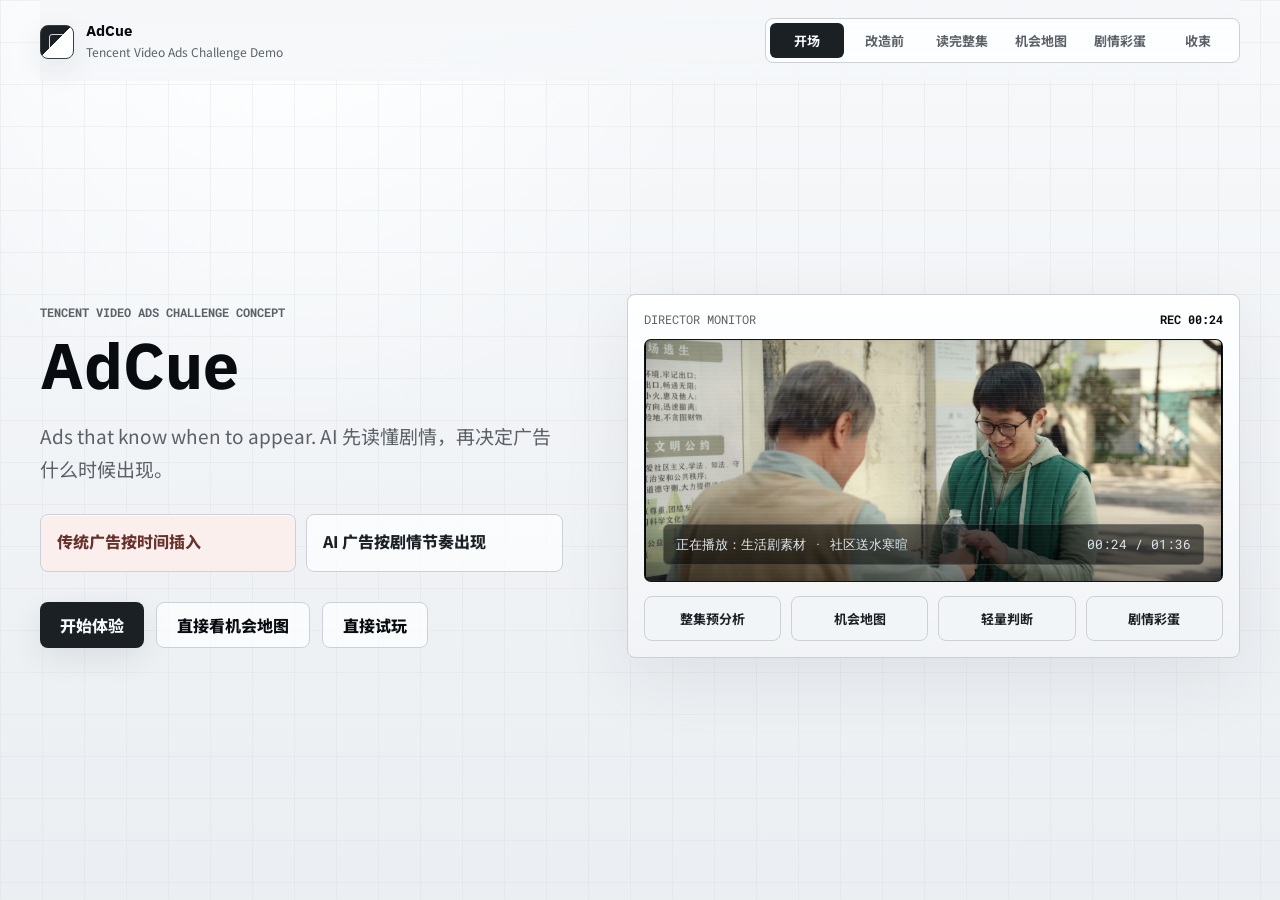
==== index.html @ 38107f42 "Initial AdCue demo" ====
<!doctype html>
<html lang="zh-CN">
  <head>
    <meta charset="UTF-8" />
    <meta name="viewport" content="width=device-width, initial-scale=1.0" />
    <title>AdCue Demo</title>
    <link rel="preconnect" href="https://fonts.googleapis.com" />
    <link rel="preconnect" href="https://fonts.gstatic.com" crossorigin />
    <link
      href="https://fonts.googleapis.com/css2?family=IBM+Plex+Sans:wght@400;500;600;700&family=Noto+Sans+SC:wght@300;400;500;700;900&family=Roboto+Mono:wght@500;700&display=swap"
      rel="stylesheet"
    />
    <link rel="stylesheet" href="./styles.css" />
  </head>
  <body>
    <div class="app-shell">
      <header class="topbar">
        <div class="brand">
          <span class="brand-mark"></span>
          <div>
            <strong>AdCue</strong>
            <span>Tencent Video Ads Challenge Demo</span>
          </div>
        </div>
        <nav class="stage-nav" aria-label="Demo 阶段导航">
          <button class="nav-btn active" data-stage="hero">开场</button>
          <button class="nav-btn" data-stage="before">改造前</button>
          <button class="nav-btn" data-stage="preprocess">读完整集</button>
          <button class="nav-btn" data-stage="map">机会地图</button>
          <button class="nav-btn" data-stage="after">剧情彩蛋</button>
          <button class="nav-btn" data-stage="value">收束</button>
        </nav>
      </header>

      <main>
        <section class="stage hero-stage active" id="hero">
          <div class="hero-copy">
            <p class="eyebrow">Tencent Video Ads Challenge Concept</p>
            <h1>AdCue</h1>
            <p class="hero-text">
              Ads that know when to appear. AI 先读懂剧情，再决定广告什么时候出现。
            </p>
            <div class="hook-row" aria-label="核心对比">
              <span>传统广告按时间插入</span>
              <span>AI 广告按剧情节奏出现</span>
            </div>
            <div class="hero-actions">
              <button class="primary-btn" data-stage-target="before">开始体验</button>
              <button class="ghost-btn" data-stage-target="map">直接看机会地图</button>
              <button class="ghost-btn" data-stage-target="after">直接试玩</button>
            </div>
          </div>
          <div class="hero-panel">
            <div class="monitor-label">
              <span>DIRECTOR MONITOR</span>
              <strong>REC 00:24</strong>
            </div>
            <div class="mini-player">
              <video
                class="episode-video"
                data-video-role="hero"
                src="./01-demo.mp4"
                poster="./assets/poster-water.jpg"
                muted
                playsinline
                preload="metadata"
                aria-label="真实剧集素材预览"
              ></video>
              <span class="video-scanline"></span>
              <div class="player-caption">
                <span>正在播放：生活剧素材 · 社区送水寒暄</span>
                <span>00:24 / 01:36</span>
              </div>
            </div>
            <div class="signal-grid">
              <span>整集预分析</span>
              <span>机会地图</span>
              <span>轻量判断</span>
              <span>剧情彩蛋</span>
            </div>
          </div>
        </section>

        <section class="stage compare-stage" id="before">
          <div class="section-head">
            <p class="eyebrow">Before</p>
            <h2>剧情刚到高潮，突然插入无关广告</h2>
          </div>
          <div class="demo-grid">
            <div class="video-card traditional">
              <div class="card-caption">
                <span>TRADITIONAL AD BREAK</span>
                <strong>情绪中断</strong>
              </div>
              <div class="video-scene">
                <video
                  class="episode-video"
                  data-video-role="before"
                  src="./01-demo.mp4"
                  poster="./assets/poster-care.jpg"
                  muted
                  playsinline
                  preload="metadata"
                  aria-label="传统广告插入前的真实剧集画面"
                ></video>
                <div class="subtitle">系统未识别情绪段落，仍按固定时间强插广告</div>
                <div class="ad-overlay" id="traditionalAd">
                  <div class="ad-box">
                    <span class="ad-label">普通贴片广告</span>
                    <h3>大促广告 15 秒</h3>
                    <p>照护场景还没结束，广告直接挡住画面。用户刚刚进入剧情，情绪被硬切走。</p>
                    <div class="countdown">等待 <span id="countdown">15</span>s · 5 秒后可跳过</div>
                    <button class="skip-btn" id="skipAd">跳过广告</button>
                  </div>
                </div>
              </div>
              <div class="control-row">
                <span class="dot red"></span>
                <span>广告强插中</span>
                <span class="time">00:48</span>
              </div>
            </div>
            <aside class="insight-card danger">
              <h3>用户讨厌的不是广告，而是广告不看场合</h3>
              <div class="tag-row">
                <span>打断</span>
                <span>不相关</span>
                <span>只能等待</span>
              </div>
              <p>
                传统广告在抢注意力。它没有理解剧情高潮，也没有判断这一刻是否应该保持沉浸。
              </p>
              <button class="primary-btn" data-stage-target="preprocess">看 AI 如何先读完整集</button>
            </aside>
          </div>
        </section>

        <section class="stage preprocess-stage" id="preprocess">
          <div class="section-head">
            <p class="eyebrow">Pre-analysis</p>
            <h2>AI 先读完整集，而不是每次暂停都临时识别</h2>
          </div>
          <div class="preprocess-layout">
            <div class="pipeline-card">
              <div class="pipeline-column">
                <p class="panel-kicker">输入内容</p>
                <div class="chip-list input-list" id="inputList">
                  <span>字幕文件</span>
                  <span>剧情简介</span>
                  <span>关键帧</span>
                  <span>音频情绪</span>
                  <span>场景切分</span>
                </div>
              </div>
              <div class="pipeline-action">
                <button class="primary-btn" id="generateMap">生成剧情广告机会地图</button>
                <p id="preprocessStatus">视频上线前完成一次整集预分析，多用户复用结果。</p>
              </div>
              <div class="pipeline-column">
                <p class="panel-kicker">输出能力</p>
                <div class="chip-list output-list" id="outputList">
                  <span>剧情结构</span>
                  <span>情绪曲线</span>
                  <span>广告禁入区</span>
                  <span>低打扰广告点</span>
                  <span>可匹配商品类型</span>
                </div>
              </div>
            </div>

            <div class="director-card preprocess-copy">
              <div class="console-head">
                <span class="pulse"></span>
                <strong>内容预处理面板</strong>
              </div>
              <div class="analysis-dashboard">
                <article>
                  <span>剧情结构</span>
                  <strong>社区食堂、医院病房、送水寒暄、家庭照护、片尾回收</strong>
                </article>
                <article>
                  <span>情绪曲线</span>
                  <strong>00:00 医院病房，00:24 社区送水，00:48 家庭照护，01:12 社区环境</strong>
                </article>
                <article>
                  <span>广告禁入区</span>
                  <strong>病房探视、身体不适、家庭照护、人物关系转折前 90 秒</strong>
                </article>
                <article>
                  <span>低打扰广告点</span>
                  <strong>社区过场、物品交接、主动暂停、片尾、稳定环境镜头</strong>
                </article>
              </div>
            </div>
          </div>
        </section>

        <section class="stage map-stage" id="map">
          <div class="section-head">
            <p class="eyebrow">Opportunity Map</p>
            <h2>这不是普通广告位表，而是一张剧情广告机会地图</h2>
          </div>
          <div class="map-layout">
            <div class="timeline-card">
              <div class="map-legend">
                <span><i class="legend-dot allow"></i>适合广告</span>
                <span><i class="legend-dot light"></i>只适合轻广告</span>
                <span><i class="legend-dot block"></i>禁止广告</span>
              </div>
              <div class="timeline-list" id="timelineList" aria-label="剧情广告机会地图"></div>
            </div>
            <aside class="insight-card map-insight">
              <h3>AI 不只是识别画面，它在给整集内容做广告编排</h3>
              <p>
                视频上线前先预处理整集内容，生成可复用的机会地图。用户观看时，只读取当前时间点并做频控、遮挡和行为校验。
              </p>
              <div class="tag-row">
                <span>更少实时算力</span>
                <span>更稳的体验</span>
                <span>更像平台产品</span>
              </div>
              <p class="try-hint">点击左侧任意时间点，或直接进入播放页拖动进度条试玩。</p>
              <button class="primary-btn" data-stage-target="after">进入用户观看判断</button>
            </aside>
          </div>
        </section>

        <section class="stage ai-stage" id="after">
          <div class="section-head">
            <p class="eyebrow">Realtime Decision</p>
            <h2>用户观看时，系统只做轻量判断</h2>
          </div>
          <div class="ai-layout">
            <div class="video-card ai-video">
              <div class="card-caption">
                <span>AI DIRECTED AD MOMENT</span>
                <strong id="playerMomentLabel">00:24 社区送水寒暄</strong>
              </div>
              <div class="video-scene">
                <video
                  class="episode-video"
                  data-video-role="after"
                  src="./01-demo.mp4"
                  poster="./assets/poster-water.jpg"
                  muted
                  playsinline
                  preload="metadata"
                  aria-label="AdCue 实时判断的真实剧集画面"
                ></video>
                <div class="subtitle" id="subtitleLine">物品交接，情绪轻松，适合低打扰剧情彩蛋</div>
                <div class="pause-chip" id="pauseChip">读取机会地图中</div>
                <div class="decision-overlay hidden" id="decisionOverlay">
                  <span class="ad-label">AI 决策</span>
                  <h3 id="decisionTitle">这里不出现广告</h3>
                  <p id="decisionCopy">当前为剧情关键段落，系统保护观看沉浸。</p>
                </div>
                <div class="egg-card hidden" id="eggCard">
                  <span class="ad-label">AI 生成剧情彩蛋</span>
                  <p class="scene-meta" id="sceneMeta">当前场景：社区送水寒暄 · 推荐广告：热饮</p>
                  <h3 id="eggTitle">桦林的夜有点冷，先喝口热的。</h3>
                  <p id="eggCopy">附近便利店热饮券，暂停时轻轻出现，不挡剧情。</p>
                  <button class="shuffle-style" id="shuffleStyle">换一种广告风格</button>
                  <div class="style-switcher" aria-label="广告语气选择">
                    <button class="style-btn active" data-style="gentle">温柔版</button>
                    <button class="style-btn" data-style="bullet">弹幕版</button>
                    <button class="style-btn" data-style="brand">品牌版</button>
                  </div>
                  <div class="egg-actions">
                    <button id="couponBtn">领取热饮券</button>
                    <button id="continueBtn">继续看剧</button>
                  </div>
                  <div class="coupon-result hidden" id="couponResult">
                    已领取优惠券。接下来 5 分钟减少广告打扰。
                  </div>
                </div>
              </div>
              <div class="playback-panel">
                <div class="playback-meta">
                  <strong id="currentNodeTitle">社区送水寒暄</strong>
                  <span id="currentNodeType">轻广告</span>
                </div>
                <input
                  id="timelineScrubber"
                  type="range"
                  min="0"
                  max="96"
                  step="10"
                  value="24"
                  aria-label="拖动播放进度"
                />
                <div class="scene-buttons" id="sceneButtons" aria-label="选择剧情时间点"></div>
              </div>
              <div class="control-row">
                <button class="ghost-control" id="togglePlayback">播放片段</button>
                <button class="pause-btn" id="runAi">暂停并读取机会地图</button>
                <span class="time" id="currentTimeLabel">12:42</span>
              </div>
            </div>

            <div class="ai-console">
              <div class="console-head">
                <span class="pulse"></span>
                <strong>轻量判断链路</strong>
              </div>
              <div class="analysis-list" id="analysisList">
              </div>
            </div>
          </div>
        </section>

        <section class="stage value-stage" id="value">
          <div class="section-head">
            <p class="eyebrow">Takeaway</p>
            <h2>AI 先读懂整集剧情，生成一张广告机会地图</h2>
          </div>
          <div class="quote-card">
            <p>AI 不是让广告更精准地打扰你，而是让广告学会看场合。</p>
            <strong>让广告知道什么时候出现，也知道什么时候闭嘴。</strong>
          </div>
          <div class="value-grid">
            <article class="value-card">
              <span class="value-icon">U</span>
              <h3>用户</h3>
              <p>少打扰，更相关，有选择。广告从被迫观看变成可参与的剧情彩蛋。</p>
            </article>
            <article class="value-card">
              <span class="value-icon">P</span>
              <h3>平台</h3>
              <p>广告不破坏沉浸，库存价值更高，形成更有差异化的 AI 广告体验。</p>
            </article>
            <article class="value-card">
              <span class="value-icon">A</span>
              <h3>广告主</h3>
              <p>品牌进入剧情语境，记忆更自然，互动转化也更有理由发生。</p>
            </article>
            <article class="value-card">
              <span class="value-icon">E</span>
              <h3>工程侧</h3>
              <p>整集预分析一次，多用户复用，实时侧只做轻量判断，降低算力成本。</p>
            </article>
          </div>
          <div class="risk-strip">
            <span>品牌安全</span>
            <span>隐私保护</span>
            <span>版权边界</span>
            <span>频次控制</span>
          </div>
        </section>
      </main>
    </div>

    <script src="./script.js"></script>
  </body>
</html>
---- styles.css ----
:root {
  color-scheme: light;
  --bg: oklch(97.3% 0.004 250);
  --bg-soft: oklch(94.6% 0.006 250);
  --surface: oklch(99% 0.002 250);
  --surface-raised: oklch(100% 0.002 250);
  --surface-muted: oklch(92.8% 0.006 250);
  --line: oklch(86% 0.008 250);
  --line-strong: oklch(75% 0.01 250);
  --text: oklch(21% 0.012 250);
  --heading: oklch(15% 0.012 250);
  --muted: oklch(49% 0.012 250);
  --quiet: oklch(66% 0.01 250);
  --accent: oklch(36% 0.018 250);
  --accent-strong: oklch(24% 0.012 250);
  --danger: oklch(50% 0.105 28);
  --warning: oklch(67% 0.08 82);
  --success: oklch(50% 0.052 170);
  --video-dark: oklch(19% 0.016 252);
  --shadow: 0 20px 70px oklch(28% 0.01 250 / 0.08);
  --shadow-tight: 0 10px 30px oklch(28% 0.01 250 / 0.09);
  --radius: 8px;
  --font-display: "IBM Plex Sans", "Noto Sans SC", -apple-system, BlinkMacSystemFont, sans-serif;
  --font-body: "Noto Sans SC", "IBM Plex Sans", -apple-system, BlinkMacSystemFont, sans-serif;
  --font-mono: "Roboto Mono", ui-monospace, monospace;
}

* {
  box-sizing: border-box;
}

html {
  background: var(--bg);
}

body {
  margin: 0;
  min-height: 100vh;
  background:
    linear-gradient(90deg, oklch(90% 0.006 250 / 0.34) 1px, transparent 1px),
    linear-gradient(180deg, oklch(90% 0.006 250 / 0.34) 1px, transparent 1px),
    radial-gradient(circle at 22% 0%, oklch(100% 0.002 250) 0, transparent 32%),
    linear-gradient(180deg, oklch(98% 0.003 250), oklch(94.8% 0.006 250));
  background-size: 42px 42px, 42px 42px, auto, auto;
  color: var(--text);
  font-family: var(--font-body);
  font-weight: 400;
  overflow-x: hidden;
}

body::before {
  content: "";
  position: fixed;
  inset: 0;
  z-index: -1;
  pointer-events: none;
  background:
    linear-gradient(180deg, oklch(100% 0.002 250 / 0.62), transparent 34%),
    repeating-linear-gradient(135deg, transparent 0 14px, oklch(80% 0.006 250 / 0.08) 14px 15px);
}

button {
  border: 0;
  font: inherit;
  cursor: pointer;
  transition:
    transform 0.18s cubic-bezier(0.16, 1, 0.3, 1),
    background 0.18s cubic-bezier(0.16, 1, 0.3, 1),
    border-color 0.18s cubic-bezier(0.16, 1, 0.3, 1),
    color 0.18s cubic-bezier(0.16, 1, 0.3, 1);
}

button:hover {
  transform: translateY(-1px);
}

button:active {
  transform: translateY(0) scale(0.985);
}

button:focus-visible {
  outline: 2px solid var(--accent-strong);
  outline-offset: 3px;
}

.app-shell {
  width: min(1200px, calc(100% - 36px));
  margin: 0 auto;
}

.topbar {
  position: sticky;
  top: 0;
  z-index: 10;
  display: flex;
  align-items: center;
  justify-content: space-between;
  gap: 20px;
  padding: 18px 0;
  background: linear-gradient(180deg, oklch(97.3% 0.004 250 / 0.94), oklch(97.3% 0.004 250 / 0.74));
  backdrop-filter: blur(18px);
}

.brand {
  display: flex;
  align-items: center;
  gap: 12px;
  min-width: 230px;
}

.brand-mark {
  position: relative;
  width: 34px;
  height: 34px;
  border: 1px solid var(--accent);
  border-radius: 8px;
  background:
    linear-gradient(135deg, var(--accent-strong) 0 48%, var(--surface-raised) 48% 100%);
  box-shadow: var(--shadow-tight);
}

.brand-mark::after {
  content: "";
  position: absolute;
  inset: 8px;
  border: 1px solid oklch(100% 0.002 250 / 0.82);
  border-radius: 3px;
}

.brand strong,
.brand span {
  display: block;
}

.brand strong {
  color: var(--heading);
  font-family: var(--font-display);
  font-size: 15px;
  font-weight: 800;
}

.brand span {
  margin-top: 3px;
  color: var(--muted);
  font-size: 12px;
}

.stage-nav {
  display: flex;
  gap: 3px;
  padding: 4px;
  border: 1px solid var(--line);
  border-radius: var(--radius);
  background: oklch(100% 0.002 250 / 0.78);
  box-shadow: 0 1px 0 oklch(100% 0.002 250 / 0.86) inset;
}

.nav-btn {
  min-width: 74px;
  padding: 8px 12px;
  border-radius: 6px;
  color: var(--muted);
  background: transparent;
  font-size: 13px;
  font-weight: 700;
  white-space: nowrap;
}

.nav-btn:hover {
  color: var(--heading);
  background: var(--surface-muted);
}

.nav-btn.active {
  color: oklch(98% 0.003 250);
  background: var(--accent-strong);
}

.stage {
  display: none;
  min-height: calc(100vh - 82px);
  padding: 44px 0 72px;
  animation: stageIn 0.44s cubic-bezier(0.16, 1, 0.3, 1) both;
}

.stage.active {
  display: block;
}

.stage.active .hero-copy,
.stage.active .hero-panel,
.stage.active .section-head,
.stage.active .video-card,
.stage.active .insight-card,
.stage.active .pipeline-card,
.stage.active .timeline-card,
.stage.active .decision-card,
.stage.active .director-card,
.stage.active .ai-console,
.stage.active .quote-card,
.stage.active .value-card {
  animation: riseIn 0.54s cubic-bezier(0.16, 1, 0.3, 1) both;
}

.stage.active .hero-panel,
.stage.active .insight-card,
.stage.active .timeline-card,
.stage.active .director-card,
.stage.active .ai-console,
.stage.active .quote-card,
.stage.active .value-card:nth-child(2) {
  animation-delay: 0.06s;
}

@keyframes riseIn {
  from {
    opacity: 0;
    transform: translateY(16px);
  }
  to {
    opacity: 1;
    transform: translateY(0);
  }
}

@keyframes stageIn {
  from {
    opacity: 0;
  }
  to {
    opacity: 1;
  }
}

.hero-stage {
  display: none;
  grid-template-columns: minmax(0, 0.92fr) minmax(420px, 1.08fr);
  align-items: center;
  gap: clamp(34px, 5vw, 70px);
}

.hero-stage.active {
  display: grid;
}

.eyebrow {
  margin: 0 0 14px;
  color: var(--muted);
  font-family: var(--font-mono);
  font-size: 12px;
  font-weight: 700;
  letter-spacing: 0;
  text-transform: uppercase;
}

h1,
h2,
h3,
p {
  margin-top: 0;
}

h1 {
  margin-bottom: 22px;
  color: var(--heading);
  font-family: var(--font-display);
  font-size: 64px;
  font-weight: 900;
  line-height: 0.98;
  letter-spacing: 0;
}

h2 {
  margin-bottom: 0;
  color: var(--heading);
  font-family: var(--font-display);
  font-size: 42px;
  font-weight: 900;
  line-height: 1.18;
  letter-spacing: 0;
}

h3 {
  margin-bottom: 10px;
  color: var(--heading);
  font-family: var(--font-display);
  font-size: 22px;
  font-weight: 800;
}

.hero-text {
  width: min(610px, 100%);
  color: var(--muted);
  font-size: 19px;
  line-height: 1.78;
}

.hook-row {
  display: grid;
  grid-template-columns: repeat(2, minmax(0, 1fr));
  gap: 10px;
  width: min(640px, 100%);
  margin-top: 28px;
}

.hook-row span {
  min-height: 58px;
  padding: 14px 16px;
  border: 1px solid var(--line);
  border-radius: var(--radius);
  color: var(--accent-strong);
  background: oklch(100% 0.002 250 / 0.72);
  font-weight: 800;
  box-shadow: 0 1px 0 oklch(100% 0.002 250 / 0.86) inset;
}

.hook-row span:first-child {
  color: oklch(39% 0.08 28);
  background: oklch(96% 0.012 28);
}

.hero-actions {
  display: flex;
  flex-wrap: wrap;
  gap: 12px;
  margin-top: 30px;
}

.primary-btn,
.ghost-btn,
.pause-btn,
.ghost-control {
  min-height: 46px;
  padding: 0 20px;
  border-radius: var(--radius);
  font-weight: 800;
}

.primary-btn,
.pause-btn {
  color: oklch(98% 0.003 250);
  background: var(--accent-strong);
  box-shadow: var(--shadow-tight);
}

.primary-btn:hover,
.pause-btn:hover {
  background: var(--heading);
}

.ghost-btn {
  color: var(--heading);
  border: 1px solid var(--line);
  background: oklch(100% 0.002 250 / 0.68);
}

.ghost-control {
  color: var(--heading);
  border: 1px solid var(--line);
  background: var(--surface-raised);
}

.hero-panel,
.video-card,
.insight-card,
.ai-console,
.value-card,
.pipeline-card,
.timeline-card,
.decision-card,
.director-card,
.quote-card {
  border: 1px solid var(--line);
  border-radius: var(--radius);
  background: var(--surface);
  box-shadow: var(--shadow);
}

.hero-panel {
  padding: 16px;
  background:
    linear-gradient(180deg, oklch(100% 0.002 250), oklch(96.4% 0.004 250)),
    var(--surface);
}

.monitor-label,
.card-caption {
  display: flex;
  align-items: center;
  justify-content: space-between;
  gap: 14px;
  margin-bottom: 12px;
  color: var(--muted);
  font-family: var(--font-mono);
  font-size: 12px;
  text-transform: uppercase;
}

.monitor-label strong,
.card-caption strong {
  color: var(--heading);
  font-weight: 700;
}

.mini-player,
.video-scene {
  position: relative;
  overflow: hidden;
  border: 1px solid oklch(20% 0.012 250 / 0.2);
  border-radius: 7px;
  background: var(--video-dark);
  box-shadow: inset 0 0 0 1px oklch(100% 0.002 250 / 0.06);
}

.mini-player {
  aspect-ratio: 160 / 67;
}

.episode-video {
  position: absolute;
  inset: 0;
  width: 100%;
  height: 100%;
  object-fit: contain;
  background: oklch(8% 0.01 250);
}

.episode-video::-webkit-media-controls {
  display: none !important;
}

.video-scanline {
  position: absolute;
  inset: 0;
  pointer-events: none;
  background:
    linear-gradient(180deg, oklch(10% 0.012 250 / 0.08), transparent 18%, transparent 72%, oklch(8% 0.01 250 / 0.46)),
    repeating-linear-gradient(180deg, oklch(100% 0.002 250 / 0.04) 0 1px, transparent 1px 4px);
}

.video-scene::after {
  content: "";
  position: absolute;
  inset: 0;
  pointer-events: none;
  background:
    linear-gradient(180deg, transparent 64%, oklch(8% 0.01 250 / 0.44)),
    linear-gradient(90deg, oklch(8% 0.01 250 / 0.32), transparent 18%, transparent 82%, oklch(8% 0.01 250 / 0.32));
}

.player-caption {
  position: absolute;
  left: 18px;
  right: 18px;
  bottom: 16px;
  z-index: 2;
  display: flex;
  justify-content: space-between;
  gap: 14px;
  padding: 10px 12px;
  border: 1px solid oklch(100% 0.002 250 / 0.14);
  border-radius: 6px;
  color: oklch(92% 0.01 240);
  background: oklch(8% 0.01 250 / 0.52);
  font-family: var(--font-mono);
  font-size: 13px;
}

.signal-grid {
  display: grid;
  grid-template-columns: repeat(4, 1fr);
  gap: 10px;
  margin-top: 14px;
}

.signal-grid span {
  padding: 12px 10px;
  border: 1px solid var(--line);
  border-radius: var(--radius);
  color: var(--accent-strong);
  background: oklch(96.8% 0.004 250);
  text-align: center;
  font-size: 13px;
  font-weight: 700;
}

.section-head {
  width: min(880px, 100%);
  margin-bottom: 34px;
}

.demo-grid,
.ai-layout {
  display: grid;
  grid-template-columns: minmax(0, 1.35fr) minmax(320px, 0.65fr);
  gap: 24px;
}

.video-card {
  overflow: hidden;
  padding: 14px;
}

.video-scene {
  aspect-ratio: 160 / 67;
}

.subtitle {
  position: absolute;
  z-index: 2;
  top: 18px;
  left: 18px;
  width: min(68%, 620px);
  padding: 11px 18px;
  border-radius: 7px;
  color: oklch(96% 0.006 250);
  background: oklch(12% 0.012 250 / 0.66);
  text-align: left;
  font-size: 16px;
  line-height: 1.45;
}

.ad-overlay {
  position: absolute;
  z-index: 4;
  inset: 0;
  display: grid;
  place-items: center;
  background: oklch(16% 0.012 250 / 0.68);
  backdrop-filter: blur(6px);
}

.ad-box {
  width: min(390px, calc(100% - 28px));
  padding: 28px;
  border: 1px solid oklch(100% 0.002 250 / 0.2);
  border-radius: var(--radius);
  background: oklch(97.5% 0.004 250);
  color: var(--text);
  text-align: center;
  box-shadow: 0 24px 70px oklch(10% 0.01 250 / 0.24);
}

.ad-label {
  display: inline-flex;
  margin-bottom: 14px;
  padding: 7px 10px;
  border: 1px solid var(--line);
  border-radius: 6px;
  color: var(--accent-strong);
  background: oklch(91.8% 0.006 250);
  font-size: 12px;
  font-weight: 800;
}

.ad-box h3 {
  color: var(--heading);
  font-family: var(--font-display);
  font-size: 28px;
}

.ad-box p,
.insight-card p,
.value-card p,
.egg-card p {
  color: var(--muted);
  line-height: 1.72;
}

.countdown {
  margin: 18px 0;
  color: var(--danger);
  font-weight: 800;
}

.skip-btn {
  min-height: 42px;
  padding: 0 18px;
  border-radius: var(--radius);
  color: oklch(98% 0.003 250);
  background: var(--accent-strong);
}

.control-row {
  display: flex;
  align-items: center;
  flex-wrap: wrap;
  gap: 10px;
  min-height: 48px;
  padding: 12px 4px 0;
  color: var(--muted);
}

.time {
  margin-left: auto;
  font-family: var(--font-mono);
}

.dot {
  width: 10px;
  height: 10px;
  border-radius: 50%;
}

.dot.red {
  background: var(--danger);
  box-shadow: 0 0 0 5px oklch(50% 0.105 28 / 0.12);
}

.insight-card {
  align-self: stretch;
  padding: 26px;
  background:
    linear-gradient(180deg, oklch(97% 0.012 28), oklch(99% 0.002 250)),
    var(--surface);
}

.tag-row {
  display: flex;
  flex-wrap: wrap;
  gap: 9px;
  margin: 18px 0;
}

.tag-row span,
.risk-strip span {
  padding: 8px 10px;
  border: 1px solid oklch(82% 0.032 28);
  border-radius: 6px;
  color: oklch(39% 0.08 28);
  background: oklch(96% 0.012 28);
  font-size: 13px;
  font-weight: 700;
}

.ai-layout {
  grid-template-columns: minmax(0, 1.1fr) minmax(360px, 0.9fr);
}

.preprocess-layout,
.map-layout {
  grid-template-columns: minmax(360px, 0.92fr) minmax(0, 1.08fr);
  align-items: stretch;
}

.preprocess-layout,
.map-layout {
  display: grid;
  gap: 24px;
}

.preprocess-layout {
  grid-template-columns: minmax(0, 1.08fr) minmax(360px, 0.92fr);
}

.map-layout {
  grid-template-columns: minmax(0, 1.24fr) minmax(320px, 0.76fr);
}

.pipeline-card {
  display: grid;
  grid-template-columns: minmax(0, 0.92fr) auto minmax(0, 1fr);
  gap: 18px;
  align-items: stretch;
  padding: 22px;
  background:
    linear-gradient(180deg, oklch(100% 0.002 250), oklch(96.5% 0.004 250)),
    var(--surface);
}

.pipeline-column {
  min-height: 360px;
  padding: 20px;
  border: 1px solid var(--line);
  border-radius: var(--radius);
  background: oklch(98% 0.004 250);
}

.panel-kicker {
  margin-bottom: 16px;
  color: var(--muted);
  font-family: var(--font-mono);
  font-size: 12px;
  font-weight: 800;
  text-transform: uppercase;
}

.chip-list {
  display: grid;
  gap: 10px;
}

.chip-list span {
  display: flex;
  align-items: center;
  min-height: 44px;
  padding: 0 14px;
  border: 1px solid var(--line);
  border-radius: var(--radius);
  color: var(--heading);
  background: var(--surface-raised);
  font-weight: 800;
  transition:
    transform 0.24s cubic-bezier(0.16, 1, 0.3, 1),
    border-color 0.24s cubic-bezier(0.16, 1, 0.3, 1),
    background 0.24s cubic-bezier(0.16, 1, 0.3, 1);
}

.chip-list span.active {
  border-color: var(--line-strong);
  background: oklch(93.5% 0.006 250);
  transform: translateX(4px);
}

.output-list span.active {
  color: oklch(35% 0.05 170);
  border-color: oklch(78% 0.028 170);
  background: oklch(95% 0.015 170);
}

.pipeline-action {
  display: grid;
  place-items: center;
  align-content: center;
  gap: 14px;
  width: 210px;
  text-align: center;
}

.pipeline-action::before,
.pipeline-action::after {
  content: "";
  width: 1px;
  height: 62px;
  background: var(--line);
}

.pipeline-action p {
  margin: 0;
  color: var(--muted);
  font-size: 13px;
  line-height: 1.6;
}

.preprocess-copy {
  background: var(--surface-raised);
}

.timeline-card {
  padding: 22px;
  background:
    linear-gradient(180deg, oklch(100% 0.002 250), oklch(96.8% 0.004 250)),
    var(--surface);
}

.map-legend {
  display: flex;
  flex-wrap: wrap;
  gap: 10px;
  margin-bottom: 18px;
  color: var(--muted);
  font-size: 13px;
  font-weight: 800;
}

.map-legend span {
  display: inline-flex;
  align-items: center;
  gap: 7px;
  padding: 8px 10px;
  border: 1px solid var(--line);
  border-radius: 999px;
  background: var(--surface-raised);
}

.legend-dot {
  width: 9px;
  height: 9px;
  border-radius: 50%;
}

.legend-dot.allow,
.timeline-item.green::before {
  background: var(--success);
}

.legend-dot.light,
.timeline-item.yellow::before {
  background: var(--warning);
}

.legend-dot.block,
.timeline-item.red::before {
  background: var(--danger);
}

.timeline-list {
  position: relative;
  display: grid;
  gap: 12px;
}

.timeline-list::before {
  content: "";
  position: absolute;
  top: 18px;
  bottom: 18px;
  left: 68px;
  width: 1px;
  background: var(--line);
}

.timeline-item {
  position: relative;
  display: grid;
  grid-template-columns: 82px 1fr;
  gap: 16px;
  width: 100%;
  padding: 16px;
  border: 1px solid var(--line);
  border-radius: var(--radius);
  background: var(--surface-raised);
  text-align: left;
}

.timeline-item:hover,
.timeline-item.selected {
  border-color: var(--line-strong);
  background: oklch(99.4% 0.002 250);
  box-shadow: 0 12px 36px oklch(28% 0.01 250 / 0.07);
}

.timeline-item::before {
  content: "";
  position: absolute;
  top: 22px;
  left: 64px;
  z-index: 1;
  width: 10px;
  height: 10px;
  border: 2px solid var(--surface-raised);
  border-radius: 50%;
  box-shadow: 0 0 0 1px var(--line);
}

.timeline-item time {
  color: var(--accent-strong);
  font-family: var(--font-mono);
  font-size: 13px;
  font-weight: 900;
}

.timeline-title {
  display: flex;
  align-items: center;
  justify-content: space-between;
  gap: 12px;
  margin-bottom: 7px;
}

.timeline-title strong {
  color: var(--heading);
}

.timeline-title span {
  padding: 5px 8px;
  border: 1px solid var(--line);
  border-radius: 999px;
  color: var(--muted);
  background: oklch(97% 0.004 250);
  font-size: 12px;
  font-weight: 900;
  white-space: nowrap;
}

.timeline-item.green .timeline-title span {
  color: oklch(35% 0.05 170);
  border-color: oklch(78% 0.028 170);
  background: oklch(95% 0.015 170);
}

.timeline-item.yellow .timeline-title span {
  color: oklch(42% 0.07 82);
  border-color: oklch(80% 0.05 82);
  background: oklch(96% 0.018 82);
}

.timeline-item.red .timeline-title span {
  color: oklch(39% 0.08 28);
  border-color: oklch(82% 0.032 28);
  background: oklch(96% 0.012 28);
}

.timeline-item p {
  margin-bottom: 8px;
  color: var(--muted);
  line-height: 1.55;
}

.timeline-item small {
  color: var(--quiet);
  font-family: var(--font-mono);
  font-size: 12px;
  font-weight: 700;
}

.map-insight {
  background: var(--surface-raised);
}

.try-hint {
  margin-top: 18px;
  padding: 12px 14px;
  border: 1px solid var(--line);
  border-radius: var(--radius);
  color: var(--heading);
  background: oklch(96.5% 0.004 250);
  font-size: 14px;
  font-weight: 800;
  line-height: 1.55;
}

.decision-card {
  padding: 30px;
  background:
    linear-gradient(180deg, oklch(96.5% 0.009 82), oklch(99% 0.002 250)),
    var(--surface);
}

.decision-status {
  display: inline-flex;
  margin-bottom: 18px;
  padding: 8px 12px;
  border-radius: 6px;
  color: oklch(98% 0.003 250);
  background: var(--accent-strong);
  font-size: 13px;
  font-weight: 900;
}

.decision-card h3 {
  font-size: 38px;
  line-height: 1.16;
}

.decision-card p {
  color: var(--muted);
  line-height: 1.75;
}

.meter-list {
  display: grid;
  gap: 16px;
  margin: 24px 0;
}

.meter-row {
  display: grid;
  grid-template-columns: 1fr auto;
  gap: 10px 14px;
  align-items: center;
}

.meter-row span {
  color: var(--heading);
  font-weight: 800;
}

.meter-row strong {
  color: var(--accent-strong);
}

.meter-row i {
  grid-column: 1 / -1;
  height: 9px;
  overflow: hidden;
  border-radius: 8px;
  background: var(--surface-muted);
}

.meter-row i::before {
  content: "";
  display: block;
  width: var(--meter);
  height: 100%;
  border-radius: inherit;
  background: linear-gradient(90deg, var(--accent-strong), var(--quiet));
}

.director-card {
  padding: 24px;
}

.analysis-dashboard {
  display: grid;
  grid-template-columns: repeat(2, minmax(0, 1fr));
  gap: 12px;
}

.analysis-dashboard article {
  min-height: 132px;
  padding: 18px;
  border: 1px solid var(--line);
  border-radius: var(--radius);
  background: oklch(97.2% 0.004 250);
}

.analysis-dashboard span {
  display: block;
  margin-bottom: 12px;
  color: var(--muted);
  font-size: 13px;
  font-weight: 900;
}

.analysis-dashboard strong {
  color: var(--heading);
  font-size: 18px;
  line-height: 1.5;
}

.pause-chip {
  position: absolute;
  z-index: 3;
  top: 14px;
  left: 14px;
  padding: 7px 10px;
  border: 1px solid oklch(100% 0.002 250 / 0.2);
  border-radius: var(--radius);
  color: oklch(96% 0.006 250);
  background: oklch(14% 0.012 250 / 0.78);
  font-size: 13px;
  font-weight: 800;
  opacity: 0;
  transform: translateY(-8px);
  transition: 0.28s cubic-bezier(0.16, 1, 0.3, 1);
}

.pause-chip.show {
  opacity: 1;
  transform: translateY(0);
}

.ai-console {
  padding: 22px;
}

.console-head {
  display: flex;
  align-items: center;
  gap: 10px;
  margin-bottom: 18px;
  color: var(--heading);
}

.pulse {
  width: 10px;
  height: 10px;
  border-radius: 50%;
  background: var(--accent-strong);
  box-shadow: 0 0 0 oklch(24% 0.012 250 / 0.32);
  animation: pulse 1.8s infinite;
}

@keyframes pulse {
  0% {
    box-shadow: 0 0 0 0 oklch(24% 0.012 250 / 0.26);
  }
  70% {
    box-shadow: 0 0 0 11px oklch(24% 0.012 250 / 0);
  }
  100% {
    box-shadow: 0 0 0 0 oklch(24% 0.012 250 / 0);
  }
}

.analysis-list {
  display: grid;
  gap: 10px;
}

.analysis-item {
  display: grid;
  grid-template-columns: 42px 1fr;
  gap: 12px;
  padding: 14px;
  border: 1px solid var(--line);
  border-radius: var(--radius);
  background: oklch(97.3% 0.004 250);
  opacity: 0.45;
  transform: translateX(10px);
  transition: 0.32s cubic-bezier(0.16, 1, 0.3, 1);
}

.analysis-item.active {
  border-color: var(--line-strong);
  background: oklch(100% 0.002 250);
  opacity: 1;
  transform: translateX(0);
  box-shadow: 0 10px 30px oklch(28% 0.01 250 / 0.06);
}

.analysis-item span {
  display: grid;
  place-items: center;
  width: 36px;
  height: 36px;
  border: 1px solid var(--line);
  border-radius: var(--radius);
  color: var(--accent-strong);
  background: var(--surface-raised);
  font-family: var(--font-mono);
  font-weight: 900;
}

.analysis-item.active span {
  color: oklch(98% 0.003 250);
  background: var(--accent-strong);
}

.analysis-item strong {
  display: block;
  margin-bottom: 5px;
  color: var(--heading);
}

.analysis-item p {
  margin: 0;
  color: var(--muted);
  line-height: 1.5;
}

.playback-panel {
  display: grid;
  gap: 12px;
  padding: 16px 4px 4px;
}

.playback-meta {
  display: flex;
  align-items: center;
  justify-content: space-between;
  gap: 12px;
}

.playback-meta strong {
  color: var(--heading);
  font-size: 15px;
}

.playback-meta span {
  padding: 6px 9px;
  border: 1px solid var(--line);
  border-radius: 999px;
  color: var(--muted);
  background: var(--surface-raised);
  font-size: 12px;
  font-weight: 900;
  white-space: nowrap;
}

.playback-meta span[data-color="green"] {
  color: oklch(35% 0.05 170);
  border-color: oklch(78% 0.028 170);
  background: oklch(95% 0.015 170);
}

.playback-meta span[data-color="yellow"] {
  color: oklch(42% 0.07 82);
  border-color: oklch(80% 0.05 82);
  background: oklch(96% 0.018 82);
}

.playback-meta span[data-color="red"] {
  color: oklch(39% 0.08 28);
  border-color: oklch(82% 0.032 28);
  background: oklch(96% 0.012 28);
}

#timelineScrubber {
  width: 100%;
  accent-color: var(--accent-strong);
}

.scene-buttons {
  display: grid;
  grid-template-columns: repeat(3, minmax(0, 1fr));
  gap: 8px;
}

.scene-button {
  min-height: 38px;
  padding: 8px 10px;
  border: 1px solid var(--line);
  border-radius: var(--radius);
  color: var(--muted);
  background: var(--surface-raised);
  font-size: 12px;
  font-weight: 800;
  text-align: left;
}

.scene-button span {
  display: block;
  margin-bottom: 2px;
  color: var(--quiet);
  font-family: var(--font-mono);
  font-size: 11px;
}

.scene-button.active {
  color: oklch(98% 0.003 250);
  background: var(--accent-strong);
}

.scene-button.active span {
  color: oklch(88% 0.004 250);
}

.egg-card {
  position: absolute;
  z-index: 5;
  right: 16px;
  bottom: 16px;
  width: min(320px, calc(100% - 32px));
  max-height: calc(100% - 32px);
  overflow: auto;
  padding: 15px;
  border: 1px solid oklch(100% 0.002 250 / 0.24);
  border-radius: var(--radius);
  background: oklch(98.8% 0.004 250);
  box-shadow: 0 18px 44px oklch(10% 0.01 250 / 0.24);
  transform: translateY(14px) scale(0.98);
  opacity: 0;
  transition: 0.36s cubic-bezier(0.16, 1, 0.3, 1);
}

.egg-card .ad-label {
  margin-bottom: 8px;
  padding: 5px 8px;
  font-size: 11px;
}

.decision-overlay {
  position: absolute;
  z-index: 5;
  right: 16px;
  bottom: 16px;
  width: min(320px, calc(100% - 32px));
  max-height: calc(100% - 32px);
  overflow: auto;
  padding: 15px;
  border: 1px solid oklch(82% 0.032 28);
  border-radius: var(--radius);
  background: oklch(98.5% 0.006 28);
  box-shadow: 0 18px 44px oklch(10% 0.01 250 / 0.22);
  opacity: 0;
  transform: translateY(14px) scale(0.98);
  transition: 0.36s cubic-bezier(0.16, 1, 0.3, 1);
}

.decision-overlay.show {
  opacity: 1;
  transform: translateY(0) scale(1);
}

.decision-overlay h3 {
  margin-bottom: 8px;
}

.decision-overlay p {
  margin-bottom: 0;
  color: var(--muted);
  line-height: 1.65;
}

.scene-meta {
  margin-bottom: 6px;
  color: var(--muted);
  font-family: var(--font-mono);
  font-size: 11px;
  font-weight: 800;
}

.egg-card h3 {
  margin-bottom: 7px;
  font-size: 18px;
  line-height: 1.28;
}

.egg-card p {
  margin-bottom: 0;
  font-size: 13px;
  line-height: 1.55;
}

.egg-card.show {
  opacity: 1;
  transform: translateY(0) scale(1);
}

.hidden {
  display: none;
}

.egg-actions {
  display: flex;
  flex-wrap: wrap;
  gap: 8px;
  margin-top: 10px;
}

.style-switcher {
  display: grid;
  grid-template-columns: repeat(3, 1fr);
  gap: 6px;
  margin-top: 8px;
}

.shuffle-style {
  min-height: 30px;
  margin-top: 9px;
  padding: 0 10px;
  border: 1px solid var(--line);
  border-radius: var(--radius);
  color: var(--heading);
  background: var(--surface-raised);
  font-size: 12px;
  font-weight: 800;
}

.style-btn {
  min-height: 30px;
  padding: 0 8px;
  border: 1px solid var(--line);
  border-radius: var(--radius);
  color: var(--muted);
  background: var(--surface-raised);
  font-size: 12px;
  font-weight: 800;
}

.style-btn.active {
  color: oklch(98% 0.003 250);
  background: var(--accent-strong);
}

.egg-actions button {
  min-height: 32px;
  padding: 0 10px;
  border: 1px solid var(--line);
  border-radius: var(--radius);
  color: var(--heading);
  background: var(--surface-raised);
  font-size: 12px;
}

.egg-actions button:first-child {
  color: oklch(98% 0.003 250);
  background: var(--accent-strong);
  font-weight: 800;
}

.coupon-result {
  margin-top: 10px;
  padding: 9px 10px;
  border: 1px solid oklch(78% 0.028 170);
  border-radius: var(--radius);
  color: oklch(35% 0.05 170);
  background: oklch(95% 0.015 170);
  font-size: 12px;
  font-weight: 800;
}

.value-grid {
  display: grid;
  grid-template-columns: repeat(4, minmax(0, 1fr));
  gap: 16px;
}

.quote-card {
  margin-bottom: 22px;
  padding: clamp(24px, 4vw, 42px);
  background:
    linear-gradient(135deg, oklch(100% 0.002 250), oklch(94.5% 0.006 250)),
    var(--surface-raised);
}

.quote-card p {
  margin-bottom: 14px;
  color: var(--heading);
  font-family: var(--font-display);
  font-size: 42px;
  font-weight: 900;
  line-height: 1.18;
}

.quote-card strong {
  color: var(--muted);
  font-size: 22px;
  line-height: 1.5;
}

.value-card {
  padding: 26px;
}

.value-icon {
  display: grid;
  place-items: center;
  width: 44px;
  height: 44px;
  margin-bottom: 20px;
  border: 1px solid var(--line);
  border-radius: var(--radius);
  color: var(--accent-strong);
  background: oklch(96.5% 0.004 250);
  font-family: var(--font-mono);
  font-weight: 900;
}

.risk-strip {
  display: flex;
  flex-wrap: wrap;
  gap: 10px;
  margin-top: 24px;
  padding: 18px;
  border: 1px solid var(--line);
  border-radius: var(--radius);
  background: oklch(100% 0.002 250 / 0.64);
}

.risk-strip span {
  color: var(--accent-strong);
  border-color: var(--line);
  background: oklch(96.5% 0.004 250);
}

@media (max-width: 900px) {
  .topbar {
    align-items: flex-start;
    flex-direction: column;
  }

  .stage-nav {
    width: 100%;
    overflow-x: auto;
  }

  .hero-stage.active,
  .demo-grid,
  .ai-layout,
  .preprocess-layout,
  .map-layout,
  .pipeline-card,
  .value-grid {
    grid-template-columns: 1fr;
  }

  .pipeline-action {
    width: 100%;
  }

  .pipeline-action::before,
  .pipeline-action::after {
    width: 72px;
    height: 1px;
  }

  .pipeline-column {
    min-height: auto;
  }

  .hero-panel {
    min-height: 360px;
  }

  .signal-grid {
    grid-template-columns: repeat(2, 1fr);
  }

  .analysis-dashboard {
    grid-template-columns: 1fr;
  }

  .subtitle {
    top: 14px;
    left: 14px;
    width: min(76%, 560px);
    font-size: 13px;
  }

  h1 {
    font-size: 54px;
  }

  h2,
  .decision-card h3,
  .quote-card p {
    font-size: 34px;
  }

  .quote-card strong {
    font-size: 20px;
  }

  .egg-card {
    right: 10px;
    bottom: 10px;
    width: min(300px, calc(100% - 20px));
    max-height: calc(100% - 20px);
    padding: 12px;
  }

  .decision-overlay {
    right: 10px;
    bottom: 10px;
    width: min(300px, calc(100% - 20px));
    max-height: calc(100% - 20px);
    padding: 12px;
  }
}

@media (max-width: 560px) {
  .app-shell {
    width: min(100% - 22px, 1180px);
  }

  .stage {
    padding-top: 26px;
  }

  h1 {
    font-size: 40px;
  }

  h2 {
    font-size: 28px;
  }

  .decision-card h3,
  .quote-card p {
    font-size: 28px;
  }

  .nav-btn {
    min-width: 68px;
    padding: 8px 10px;
  }

  .hero-text {
    font-size: 17px;
  }

  .hook-row,
  .style-switcher,
  .scene-buttons,
  .timeline-item {
    grid-template-columns: 1fr;
  }

  .timeline-list::before,
  .timeline-item::before {
    display: none;
  }

  .ad-box {
    padding: 20px;
  }

  .ad-box h3 {
    font-size: 24px;
  }

  .pause-btn,
  .ghost-control {
    flex: 1 1 150px;
  }

  .player-caption {
    align-items: flex-start;
    flex-direction: column;
  }
}
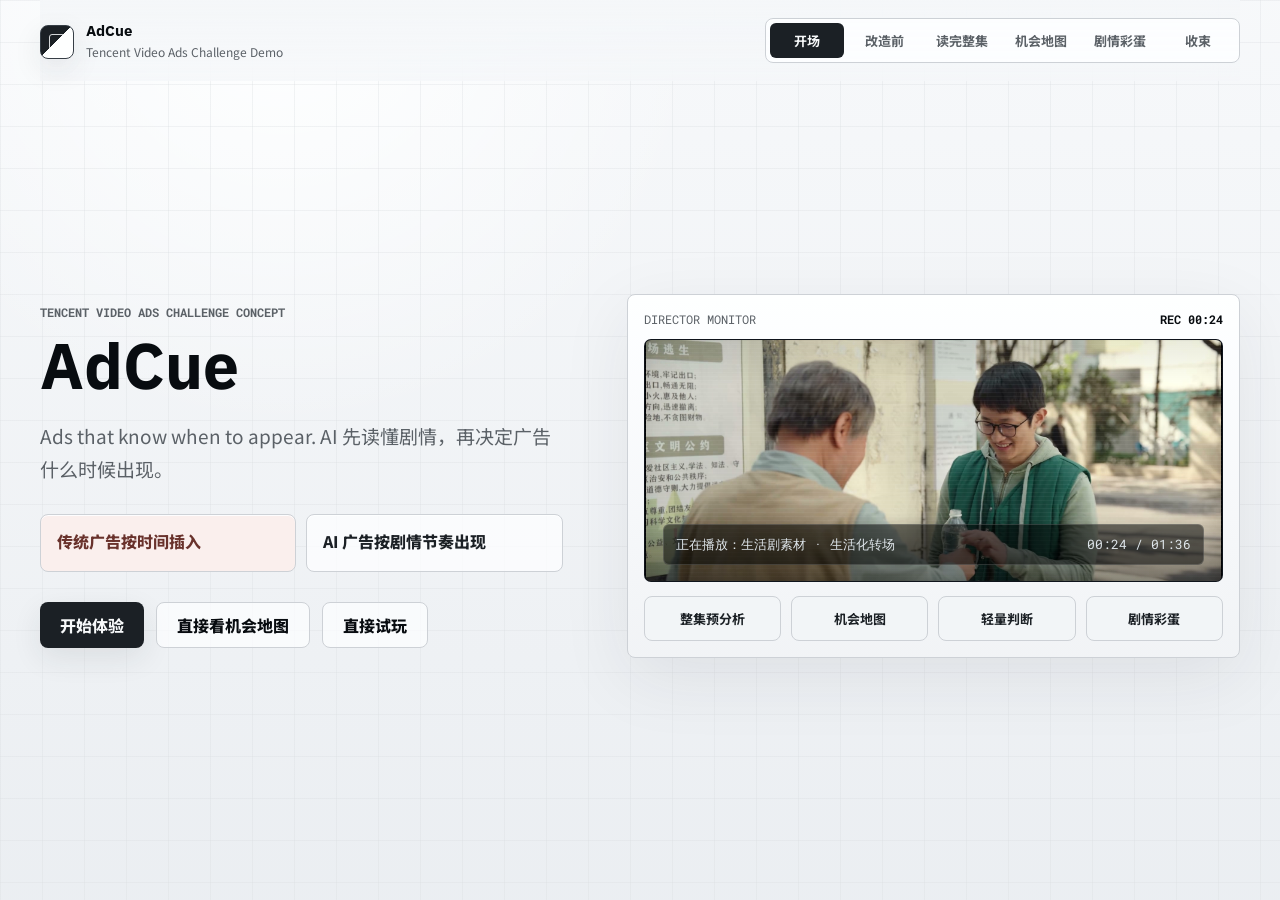
==== commit 43cd8f86: "Align demo scene cards with compressed clip" ====
--- a/index.html
+++ b/index.html
@@ -68,7 +68,7 @@
               ></video>
               <span class="video-scanline"></span>
               <div class="player-caption">
-                <span>正在播放：生活剧素材 · 社区送水寒暄</span>
+                <span>正在播放：生活剧素材 · 生活化转场</span>
                 <span>00:24 / 01:36</span>
               </div>
             </div>
@@ -176,15 +176,15 @@
               <div class="analysis-dashboard">
                 <article>
                   <span>剧情结构</span>
-                  <strong>社区食堂、医院病房、送水寒暄、家庭照护、片尾回收</strong>
+                  <strong>信息密集、生活转场、情绪敏感、稳定环境、片尾回收</strong>
                 </article>
                 <article>
                   <span>情绪曲线</span>
-                  <strong>00:00 医院病房，00:24 社区送水，00:48 家庭照护，01:12 社区环境</strong>
+                  <strong>00:00 信息密集，00:24 生活转场，00:48 情绪敏感，01:12 稳定环境</strong>
                 </article>
                 <article>
                   <span>广告禁入区</span>
-                  <strong>病房探视、身体不适、家庭照护、人物关系转折前 90 秒</strong>
+                  <strong>信息密集、身体不适、情绪敏感、人物关系转折前 90 秒</strong>
                 </article>
                 <article>
                   <span>低打扰广告点</span>
@@ -234,7 +234,7 @@
             <div class="video-card ai-video">
               <div class="card-caption">
                 <span>AI DIRECTED AD MOMENT</span>
-                <strong id="playerMomentLabel">00:24 社区送水寒暄</strong>
+                <strong id="playerMomentLabel">00:24 生活化转场</strong>
               </div>
               <div class="video-scene">
                 <video
@@ -256,7 +256,7 @@
                 </div>
                 <div class="egg-card hidden" id="eggCard">
                   <span class="ad-label">AI 生成剧情彩蛋</span>
-                  <p class="scene-meta" id="sceneMeta">当前场景：社区送水寒暄 · 推荐广告：热饮</p>
+                  <p class="scene-meta" id="sceneMeta">当前场景：生活化转场 · 推荐广告：热饮</p>
                   <h3 id="eggTitle">桦林的夜有点冷，先喝口热的。</h3>
                   <p id="eggCopy">附近便利店热饮券，暂停时轻轻出现，不挡剧情。</p>
                   <button class="shuffle-style" id="shuffleStyle">换一种广告风格</button>
@@ -276,7 +276,7 @@
               </div>
               <div class="playback-panel">
                 <div class="playback-meta">
-                  <strong id="currentNodeTitle">社区送水寒暄</strong>
+                  <strong id="currentNodeTitle">生活化转场</strong>
                   <span id="currentNodeType">轻广告</span>
                 </div>
                 <input
@@ -284,16 +284,17 @@
                   type="range"
                   min="0"
                   max="96"
-                  step="10"
+                  step="24"
                   value="24"
-                  aria-label="拖动播放进度"
+                  aria-label="当前剧情节点"
+                  disabled
                 />
                 <div class="scene-buttons" id="sceneButtons" aria-label="选择剧情时间点"></div>
               </div>
               <div class="control-row">
                 <button class="ghost-control" id="togglePlayback">播放片段</button>
                 <button class="pause-btn" id="runAi">暂停并读取机会地图</button>
-                <span class="time" id="currentTimeLabel">12:42</span>
+                <span class="time" id="currentTimeLabel">00:24</span>
               </div>
             </div>
 
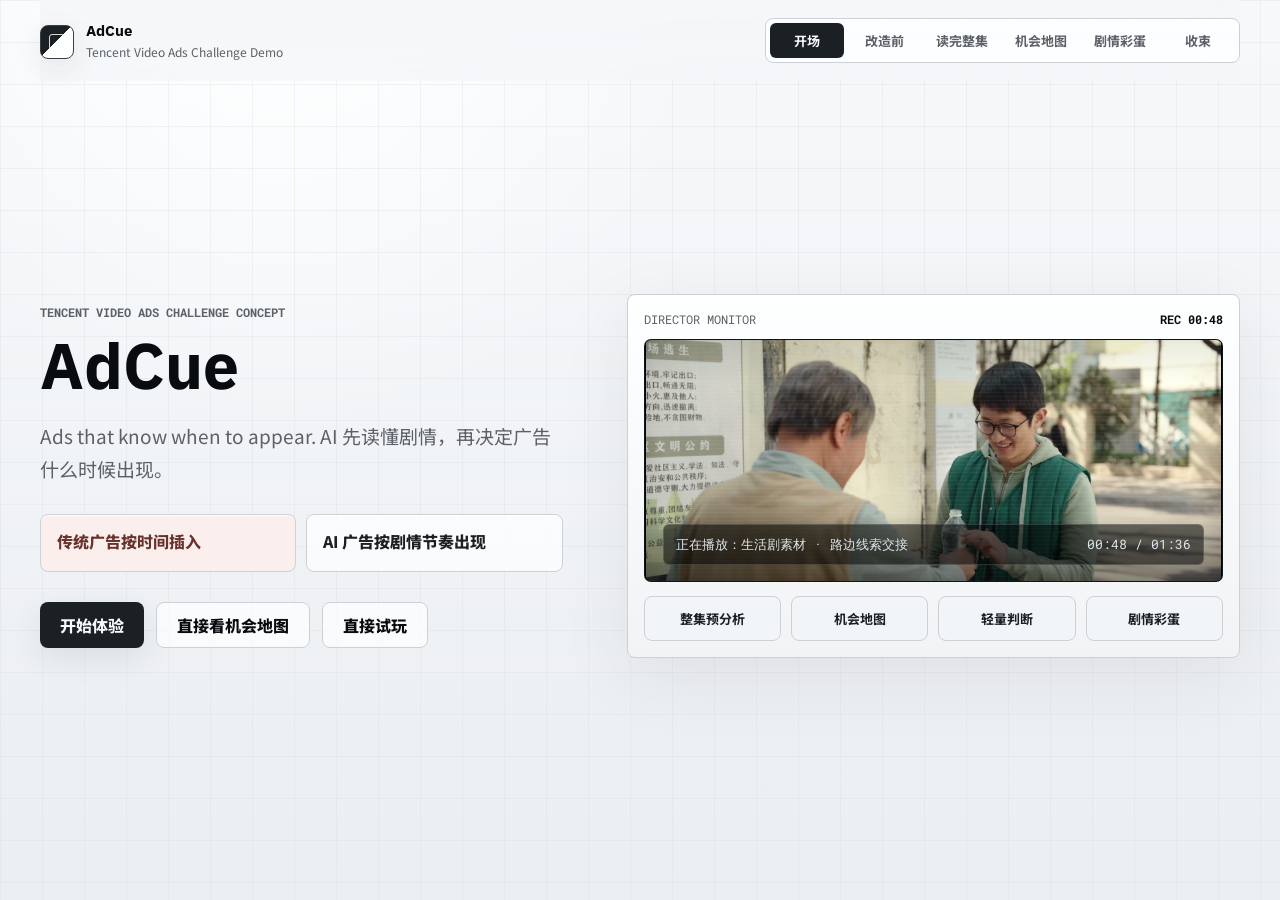
==== commit 91281d97: "Align scene cards with demo video frames" ====
--- a/index.html
+++ b/index.html
@@ -53,7 +53,7 @@
           <div class="hero-panel">
             <div class="monitor-label">
               <span>DIRECTOR MONITOR</span>
-              <strong>REC 00:24</strong>
+              <strong>REC 00:48</strong>
             </div>
             <div class="mini-player">
               <video
@@ -68,8 +68,8 @@
               ></video>
               <span class="video-scanline"></span>
               <div class="player-caption">
-                <span>正在播放：生活剧素材 · 生活化转场</span>
-                <span>00:24 / 01:36</span>
+                <span>正在播放：生活剧素材 · 路边线索交接</span>
+                <span>00:48 / 01:36</span>
               </div>
             </div>
             <div class="signal-grid">
@@ -107,8 +107,8 @@
                 <div class="ad-overlay" id="traditionalAd">
                   <div class="ad-box">
                     <span class="ad-label">普通贴片广告</span>
-                    <h3>大促广告 15 秒</h3>
-                    <p>照护场景还没结束，广告直接挡住画面。用户刚刚进入剧情，情绪被硬切走。</p>
+                    <h3>无关贴片广告 15 秒</h3>
+                    <p>画面正在路边交接线索，广告却按固定时间盖住画面，和剧情语境完全无关。</p>
                     <div class="countdown">等待 <span id="countdown">15</span>s · 5 秒后可跳过</div>
                     <button class="skip-btn" id="skipAd">跳过广告</button>
                   </div>
@@ -176,19 +176,19 @@
               <div class="analysis-dashboard">
                 <article>
                   <span>剧情结构</span>
-                  <strong>信息密集、生活转场、情绪敏感、稳定环境、片尾回收</strong>
+                  <strong>医院问询、病房延续、路边线索、夜间药店</strong>
                 </article>
                 <article>
                   <span>情绪曲线</span>
-                  <strong>00:00 信息密集，00:24 生活转场，00:48 情绪敏感，01:12 稳定环境</strong>
+                  <strong>00:00 医院问询禁入，00:24 病房延续禁入，00:48 路边线索轻广告，01:12 夜间药店可广告</strong>
                 </article>
                 <article>
                   <span>广告禁入区</span>
-                  <strong>信息密集、身体不适、情绪敏感、人物关系转折前 90 秒</strong>
+                  <strong>病房、医护问询、人物关系紧张、关键信息未交代完的段落</strong>
                 </article>
                 <article>
                   <span>低打扰广告点</span>
-                  <strong>社区过场、物品交接、主动暂停、片尾、稳定环境镜头</strong>
+                  <strong>路边线索交接、出行语境、夜间药店、主动暂停、稳定环境镜头</strong>
                 </article>
               </div>
             </div>
@@ -234,7 +234,7 @@
             <div class="video-card ai-video">
               <div class="card-caption">
                 <span>AI DIRECTED AD MOMENT</span>
-                <strong id="playerMomentLabel">00:24 生活化转场</strong>
+                <strong id="playerMomentLabel">00:48 路边线索交接</strong>
               </div>
               <div class="video-scene">
                 <video
@@ -247,7 +247,7 @@
                   preload="metadata"
                   aria-label="AdCue 实时判断的真实剧集画面"
                 ></video>
-                <div class="subtitle" id="subtitleLine">物品交接，情绪轻松，适合低打扰剧情彩蛋</div>
+                <div class="subtitle" id="subtitleLine">路边线索交接，适合低打扰出行类剧情彩蛋</div>
                 <div class="pause-chip" id="pauseChip">读取机会地图中</div>
                 <div class="decision-overlay hidden" id="decisionOverlay">
                   <span class="ad-label">AI 决策</span>
@@ -256,9 +256,9 @@
                 </div>
                 <div class="egg-card hidden" id="eggCard">
                   <span class="ad-label">AI 生成剧情彩蛋</span>
-                  <p class="scene-meta" id="sceneMeta">当前场景：生活化转场 · 推荐广告：热饮</p>
-                  <h3 id="eggTitle">桦林的夜有点冷，先喝口热的。</h3>
-                  <p id="eggCopy">附近便利店热饮券，暂停时轻轻出现，不挡剧情。</p>
+                  <p class="scene-meta" id="sceneMeta">当前场景：路边线索交接 · 推荐广告：打车</p>
+                  <h3 id="eggTitle">查线索要跑远路，先叫辆车。</h3>
+                  <p id="eggCopy">附近打车券轻量出现，不挡人物和字幕。</p>
                   <button class="shuffle-style" id="shuffleStyle">换一种广告风格</button>
                   <div class="style-switcher" aria-label="广告语气选择">
                     <button class="style-btn active" data-style="gentle">温柔版</button>
@@ -266,7 +266,7 @@
                     <button class="style-btn" data-style="brand">品牌版</button>
                   </div>
                   <div class="egg-actions">
-                    <button id="couponBtn">领取热饮券</button>
+                    <button id="couponBtn">领取打车券</button>
                     <button id="continueBtn">继续看剧</button>
                   </div>
                   <div class="coupon-result hidden" id="couponResult">
@@ -276,7 +276,7 @@
               </div>
               <div class="playback-panel">
                 <div class="playback-meta">
-                  <strong id="currentNodeTitle">生活化转场</strong>
+                  <strong id="currentNodeTitle">路边线索交接</strong>
                   <span id="currentNodeType">轻广告</span>
                 </div>
                 <input
@@ -285,7 +285,7 @@
                   min="0"
                   max="96"
                   step="24"
-                  value="24"
+                  value="48"
                   aria-label="当前剧情节点"
                   disabled
                 />
@@ -294,7 +294,7 @@
               <div class="control-row">
                 <button class="ghost-control" id="togglePlayback">播放片段</button>
                 <button class="pause-btn" id="runAi">暂停并读取机会地图</button>
-                <span class="time" id="currentTimeLabel">00:24</span>
+                <span class="time" id="currentTimeLabel">00:48</span>
               </div>
             </div>
 
